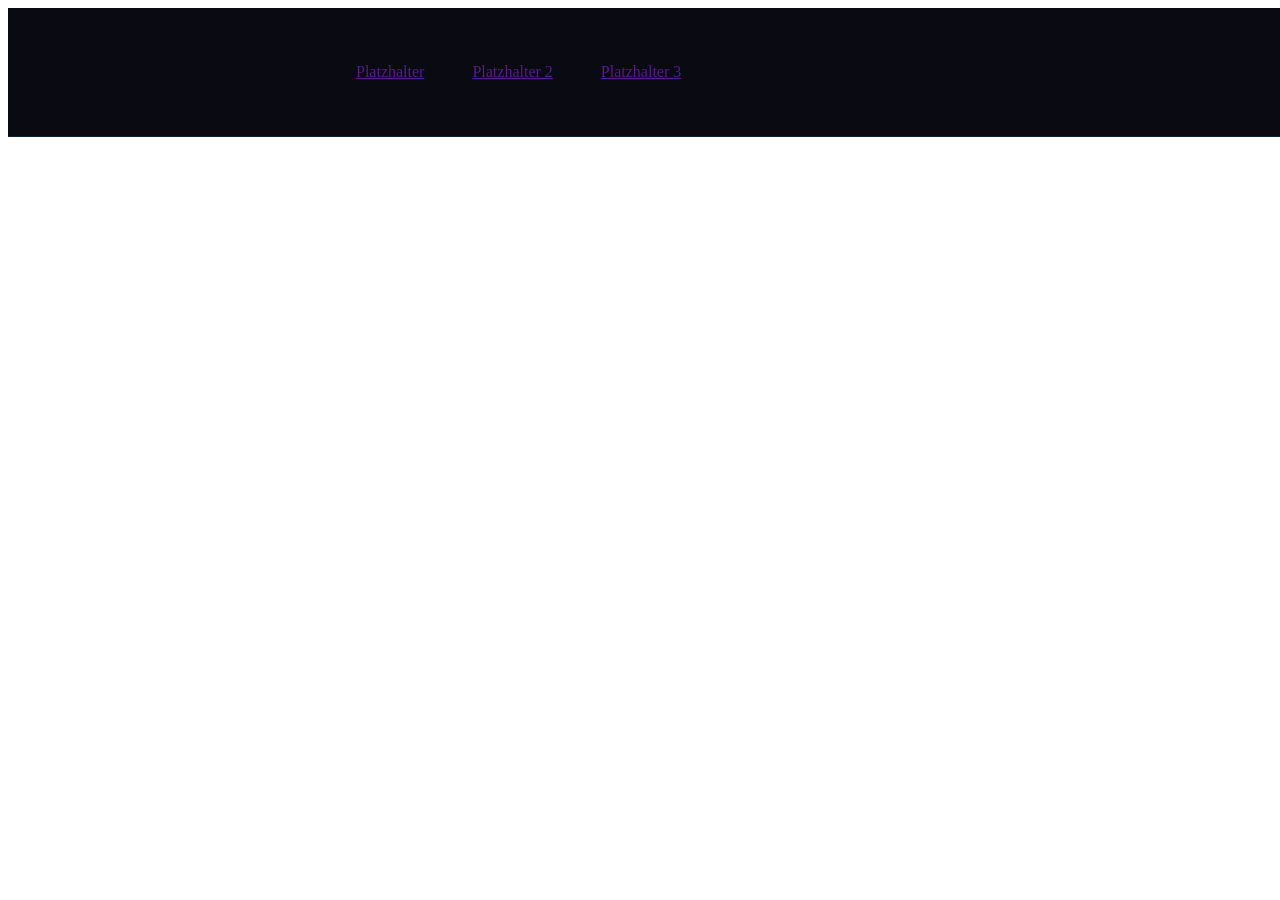
==== index.html @ 64346d71 "added new project" ====
<!doctype html>
<html lang="en">
  <head>
    <meta charset="UTF-8" />
    <meta name="viewport" content="width=device-width, initial-scale=1.0" />
    <title>Bookstore</title>
    <link rel="stylesheet" href="./css/base.css" />
    <link rel="stylesheet" href="./assets/images/" />
    <link rel="stylesheet" href="./assets/icons/" />
    <link rel="stylesheet" href="./components/header.html" />
    <link rel="stylesheet" href="./css/molecules/books.css" />
    <link rel="stylesheet" href="./css/molecules/buttons.css" />
    <link rel="stylesheet" href="./css/molecules/footer.css" />
    <link rel="stylesheet" href="./css/molecules/impressum.css" />
    <link rel="stylesheet" href="./css/molecules/page-header.css" />
    <link rel="stylesheet" href="./css/molecules/share.css" />
    <script src="js/script.js"></script>
  </head>
  <body>
    <header class="page_header">
      <button
        class="page_header_menu"
        type="button"
        aria-controls="site-nav"
        aria-expanded="false"
        aria-label="Menü öffnen"
      ></button>
      <nav class="page_header_nav" id="site-nav" aria-label="Hauptnavigation">
        <a href="">Platzhalter</a>
        <a href="">Platzhalter 2</a>
        <a href="">Platzhalter 3</a>
      </nav>
    </header>
  </body>
</html>
---- css/molecules/footer.css ----
.site-footer {
  align-items: center;
  background: #090a12;
  border-top: 1px solid rgba(39, 234, 245, 0.12);
  display: grid;
  column-gap: var(--space-md);
  row-gap: 0.65rem;
  grid-template-columns:
    minmax(0, 1fr)
    auto
    auto
    calc((var(--content-width) - 880px) / 2);
  height: 152px;
  padding: var(--space-md)
    max(var(--page-padding), calc((100vw - var(--content-width)) / 2));
}

.site-footer p {
  color: var(--color-text-muted);
  font-size: 0.78rem;
  margin: 0;
}

.site-footer a {
  color: var(--color-text);
  font-family: var(--font-label);
  font-size: 0.78rem;
  font-weight: 700;
  transition: color 180ms ease;
}

.site-footer a:hover {
  color: var(--color-cyan);
}

.site-footer a:first-of-type {
  grid-column: 2;
  justify-self: start;
}

.site-footer a:last-of-type {
  grid-column: 3;
  justify-self: start;
}

@media (max-width: 720px) {
  .site-footer {
    align-items: center;
    gap: 0.65rem 1rem;
    grid-template-columns: 1fr auto;
    height: auto;
    min-height: 0;
    padding-bottom: 1.25rem;
    padding-top: 1.25rem;
  }

  .site-footer p {
    grid-column: 1 / -1;
    justify-self: start;
  }

  .site-footer a:first-of-type {
    grid-column: 1;
    justify-self: start;
  }

  .site-footer a:last-of-type {
    grid-column: 2;
    justify-self: start;
  }
}
---- css/molecules/page-header.css ----
.page_header {
  align-items: center;
  background: #090a12;
  border-bottom: 1px solid rgba(39, 234, 245, 0.12);
  display: flex;
  gap: clamp(2rem, 8vw, 8.5rem);
  height: 128px;
  padding: 0 clamp(1.5rem, 5vw, 3rem);
  width: 100%;
}

.page_header_menu {
  align-items: center;
  background: rgba(32, 36, 58, 0.82);
  border: 1px solid rgba(39, 234, 245, 0.36);
  border-radius: var(--radius-small);
  display: none;
  height: 44px;
  justify-content: center;
  padding: 0;
  width: 44px;
}

.page_header_nav {
  padding-left: 300px;
  align-items: center;
  display: flex;
  flex-wrap: wrap;
  gap: clamp(1.4rem, 4vw, 3rem);
  min-width: 0;
}
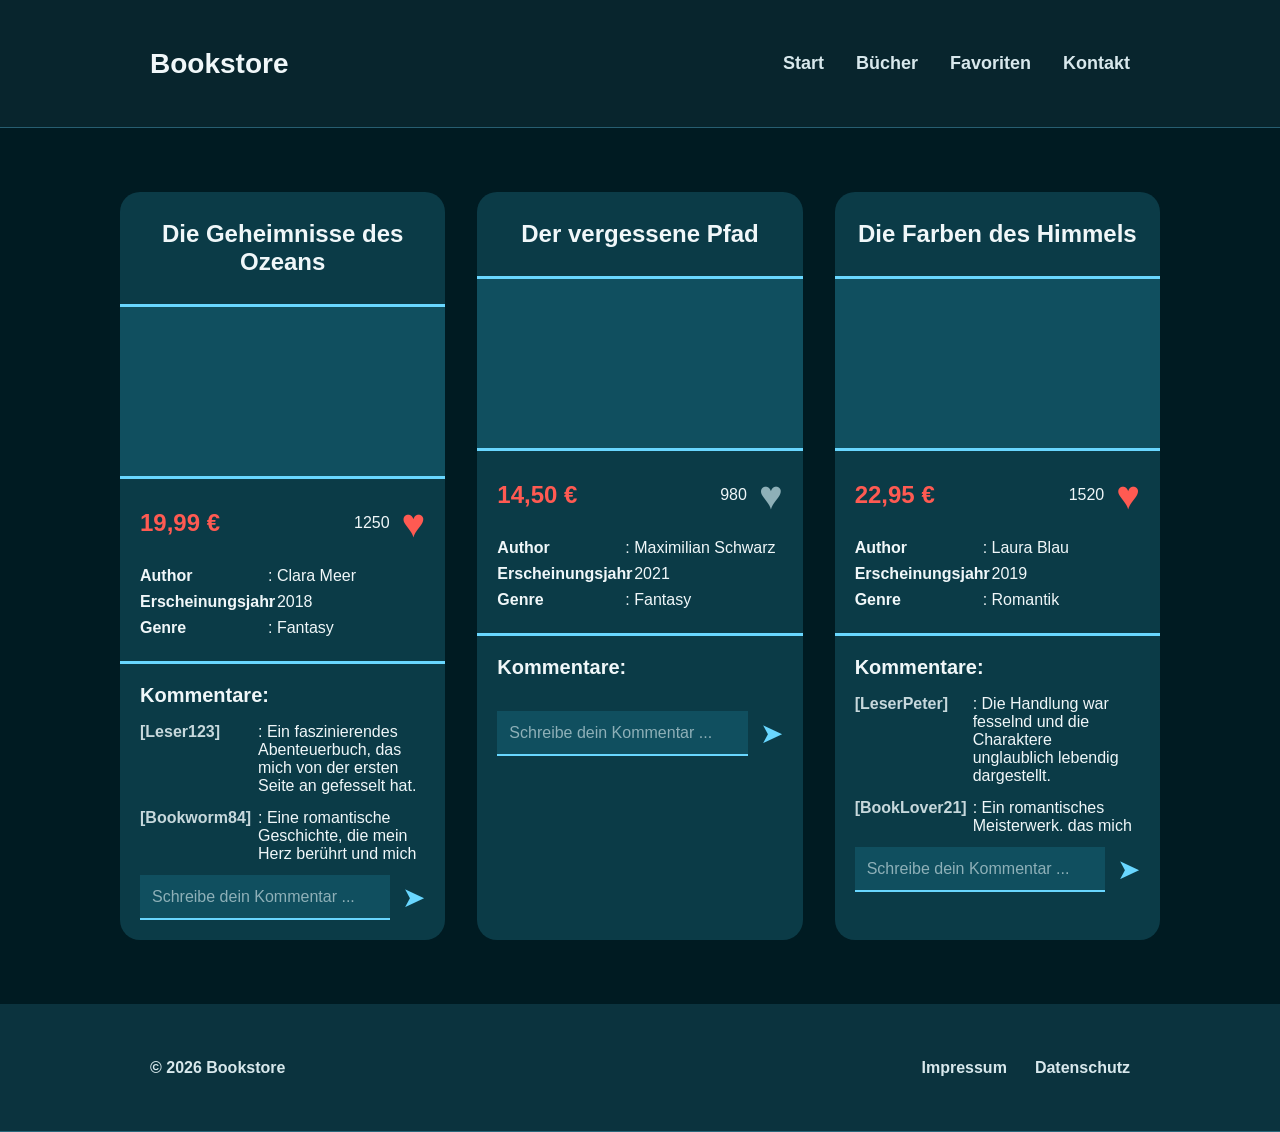
==== commit d9b6c7f6: "added bookstore" ====
--- a/index.html
+++ b/index.html
@@ -1,35 +1,44 @@
 <!doctype html>
-<html lang="en">
+<html lang="de">
   <head>
     <meta charset="UTF-8" />
     <meta name="viewport" content="width=device-width, initial-scale=1.0" />
     <title>Bookstore</title>
     <link rel="stylesheet" href="./css/base.css" />
-    <link rel="stylesheet" href="./assets/images/" />
-    <link rel="stylesheet" href="./assets/icons/" />
-    <link rel="stylesheet" href="./components/header.html" />
     <link rel="stylesheet" href="./css/molecules/books.css" />
     <link rel="stylesheet" href="./css/molecules/buttons.css" />
     <link rel="stylesheet" href="./css/molecules/footer.css" />
     <link rel="stylesheet" href="./css/molecules/impressum.css" />
     <link rel="stylesheet" href="./css/molecules/page-header.css" />
     <link rel="stylesheet" href="./css/molecules/share.css" />
-    <script src="js/script.js"></script>
+    <script src="./js/db.js" defer></script>
+    <script src="./js/script.js" defer></script>
   </head>
   <body>
     <header class="page_header">
-      <button
-        class="page_header_menu"
-        type="button"
-        aria-controls="site-nav"
-        aria-expanded="false"
-        aria-label="Menü öffnen"
-      ></button>
+      <div class="page_header_brand">
+        <a class="page_header_logo" href="index.html">Bookstore</a>
+      </div>
       <nav class="page_header_nav" id="site-nav" aria-label="Hauptnavigation">
-        <a href="">Platzhalter</a>
-        <a href="">Platzhalter 2</a>
-        <a href="">Platzhalter 3</a>
+        <div class="page_header_links">
+          <a href="index.html">Start</a>
+          <a href="#books">B&uuml;cher</a>
+          <a href="#favorites">Favoriten</a>
+          <a href="#contact">Kontakt</a>
+        </div>
       </nav>
     </header>
+
+    <main class="books_page">
+      <section class="books_grid" id="books" aria-label="B&uuml;cher"></section>
+    </main>
+
+    <footer class="site-footer">
+      <p>&copy; 2026 Bookstore</p>
+      <nav class="site-footer_nav" aria-label="Footer-Navigation">
+        <a href="#impressum">Impressum</a>
+        <a href="#datenschutz">Datenschutz</a>
+      </nav>
+    </footer>
   </body>
 </html>
--- a/css/base.css
+++ b/css/base.css
@@ -0,0 +1,10 @@
+* {
+  box-sizing: border-box;
+}
+
+body {
+  background: #001b22;
+  color: #f0f7f9;
+  font-family: Arial, Helvetica, sans-serif;
+  margin: 0;
+}
--- a/css/molecules/books.css
+++ b/css/molecules/books.css
@@ -0,0 +1,144 @@
+.books_page {
+  padding: 64px 120px;
+}
+
+.books_grid {
+  display: grid;
+  gap: 32px;
+  grid-template-columns: repeat(3, minmax(0, 1fr));
+}
+
+.book_card {
+  background: #0b3b47;
+  border-radius: 20px;
+  overflow: hidden;
+}
+
+.book_card_header {
+  border-bottom: 3px solid #69d7ff;
+  padding: 28px 20px;
+  text-align: center;
+}
+
+.book_card_title {
+  font-size: 24px;
+  margin: 0;
+}
+
+.book_card_visual {
+  background: #104f5f;
+  border-bottom: 3px solid #69d7ff;
+  height: 172px;
+}
+
+.book_card_content {
+  padding: 24px 20px;
+}
+
+.book_card_actions {
+  align-items: center;
+  display: flex;
+  justify-content: space-between;
+  margin-bottom: 24px;
+}
+
+.book_card_price {
+  color: #ff5a52;
+  font-size: 24px;
+  font-weight: 700;
+}
+
+.book_card_likes {
+  align-items: center;
+  display: flex;
+  gap: 12px;
+}
+
+.book_card_meta {
+  display: grid;
+  gap: 8px;
+  margin: 0;
+}
+
+.book_card_meta div {
+  display: grid;
+  grid-template-columns: 128px 1fr;
+}
+
+.book_card_meta dt {
+  font-weight: 700;
+}
+
+.book_card_meta dd {
+  margin: 0;
+}
+
+.book_card_comments {
+  border-top: 3px solid #69d7ff;
+  padding: 20px;
+}
+
+.book_card_comments h3 {
+  font-size: 20px;
+  margin: 0 0 16px;
+}
+
+.book_comments_list {
+  display: grid;
+  gap: 14px;
+  list-style: none;
+  margin: 0 0 16px;
+  max-height: 136px;
+  overflow-y: auto;
+  padding: 0 8px 0 0;
+}
+
+.book_comments_list li {
+  display: grid;
+  gap: 6px;
+  grid-template-columns: 112px 1fr;
+}
+
+.book_comment_name {
+  color: #c7d8dc;
+  font-weight: 700;
+}
+
+.book_comment_text {
+  color: #f0f7f9;
+}
+
+.book_comment_form {
+  display: flex;
+  gap: 12px;
+}
+
+.book_comment_input {
+  background: #104f5f;
+  border: 0;
+  border-bottom: 2px solid #69d7ff;
+  color: #f0f7f9;
+  flex: 1;
+  font: inherit;
+  padding: 12px;
+}
+
+.book_comment_input::placeholder {
+  color: #8eb0b8;
+}
+
+@media (max-width: 1100px) {
+  .books_grid {
+    grid-template-columns: repeat(2, minmax(0, 1fr));
+  }
+}
+
+@media (max-width: 720px) {
+  .books_page {
+    padding: 32px 24px;
+  }
+
+  .books_grid {
+    grid-template-columns: 1fr;
+  }
+}
--- a/css/molecules/buttons.css
+++ b/css/molecules/buttons.css
@@ -0,0 +1,25 @@
+.like_button,
+.comment_button {
+  border: 0;
+  cursor: pointer;
+  font: inherit;
+}
+
+.like_button {
+  background: transparent;
+  color: #ff5a52;
+  font-size: 40px;
+  line-height: 1;
+  padding: 0;
+}
+
+.like_button[aria-pressed='false'] {
+  color: #8eb0b8;
+}
+
+.comment_button {
+  background: transparent;
+  color: #69d7ff;
+  font-size: 28px;
+  padding: 6px 0;
+}
--- a/css/molecules/footer.css
+++ b/css/molecules/footer.css
@@ -1,71 +1,55 @@
 .site-footer {
   align-items: center;
-  background: #090a12;
-  border-top: 1px solid rgba(39, 234, 245, 0.12);
-  display: grid;
-  column-gap: var(--space-md);
-  row-gap: 0.65rem;
-  grid-template-columns:
-    minmax(0, 1fr)
-    auto
-    auto
-    calc((var(--content-width) - 880px) / 2);
-  height: 152px;
-  padding: var(--space-md)
-    max(var(--page-padding), calc((100vw - var(--content-width)) / 2));
+  background: #0b333e;
+  border-bottom: 1px solid rgba(105, 215, 255, 0.32);
+  display: flex;
+  gap: 48px;
+  height: 128px;
+  justify-content: space-between;
+  padding-left: 150px;
+  padding-right: 150px;
+}
+
+.padding_container {
+  display: flex;
 }
 
 .site-footer p {
-  color: var(--color-text-muted);
-  font-size: 0.78rem;
+  color: #d8e8ec;
+  font-size: 16px;
+  font-weight: 700;
   margin: 0;
 }
 
+.site-footer_nav {
+  align-items: center;
+  display: flex;
+  gap: 28px;
+}
+
 .site-footer a {
-  color: var(--color-text);
-  font-family: var(--font-label);
-  font-size: 0.78rem;
+  color: #d8e8ec;
+  font-size: 16px;
   font-weight: 700;
-  transition: color 180ms ease;
+  text-decoration: none;
 }
 
 .site-footer a:hover {
-  color: var(--color-cyan);
-}
-
-.site-footer a:first-of-type {
-  grid-column: 2;
-  justify-self: start;
-}
-
-.site-footer a:last-of-type {
-  grid-column: 3;
-  justify-self: start;
+  color: #69d7ff;
 }
 
 @media (max-width: 720px) {
   .site-footer {
-    align-items: center;
-    gap: 0.65rem 1rem;
-    grid-template-columns: 1fr auto;
-    height: auto;
-    min-height: 0;
-    padding-bottom: 1.25rem;
-    padding-top: 1.25rem;
+    align-items: flex-start;
+    flex-direction: column;
+    margin-left: 24px;
+    margin-right: 24px;
+    max-width: calc(100% - 48px);
+    padding: 28px 0;
   }
 
-  .site-footer p {
-    grid-column: 1 / -1;
-    justify-self: start;
-  }
-
-  .site-footer a:first-of-type {
-    grid-column: 1;
-    justify-self: start;
-  }
-
-  .site-footer a:last-of-type {
-    grid-column: 2;
-    justify-self: start;
+  .site-footer_nav {
+    flex-wrap: wrap;
+    gap: 18px;
   }
 }
--- a/css/molecules/page-header.css
+++ b/css/molecules/page-header.css
@@ -1,31 +1,62 @@
 .page_header {
   align-items: center;
-  background: #090a12;
-  border-bottom: 1px solid rgba(39, 234, 245, 0.12);
+  background: #08252d;
+  border-bottom: 1px solid rgba(105, 215, 255, 0.32);
   display: flex;
-  gap: clamp(2rem, 8vw, 8.5rem);
+  gap: 48px;
   height: 128px;
-  padding: 0 clamp(1.5rem, 5vw, 3rem);
-  width: 100%;
+  justify-content: space-between;
+
+  padding-left: 150px;
+  padding-right: 150px;
 }
 
-.page_header_menu {
-  align-items: center;
-  background: rgba(32, 36, 58, 0.82);
-  border: 1px solid rgba(39, 234, 245, 0.36);
-  border-radius: var(--radius-small);
-  display: none;
-  height: 44px;
-  justify-content: center;
-  padding: 0;
-  width: 44px;
+.page_header_logo {
+  color: #f0f7f9;
+  font-size: 28px;
+  font-weight: 700;
+  text-decoration: none;
 }
 
-.page_header_nav {
-  padding-left: 300px;
+.page_header_logo::first-letter {
+  color: #ff5a52;
+}
+
+.page_header_links {
   align-items: center;
   display: flex;
   flex-wrap: wrap;
-  gap: clamp(1.4rem, 4vw, 3rem);
-  min-width: 0;
+  gap: 32px;
 }
+
+.page_header_links a {
+  color: #d8e8ec;
+  font-size: 18px;
+  font-weight: 700;
+  text-decoration: none;
+}
+
+.page_header_links a:hover {
+  color: #69d7ff;
+}
+
+@media (max-width: 900px) {
+  .page_header {
+    margin-left: 24px;
+    margin-right: 24px;
+    max-width: calc(100% - 48px);
+  }
+}
+
+@media (max-width: 640px) {
+  .page_header {
+    align-items: flex-start;
+    flex-direction: column;
+    height: auto;
+    padding: 28px 0;
+  }
+
+  .page_header_links {
+    gap: 18px;
+  }
+}
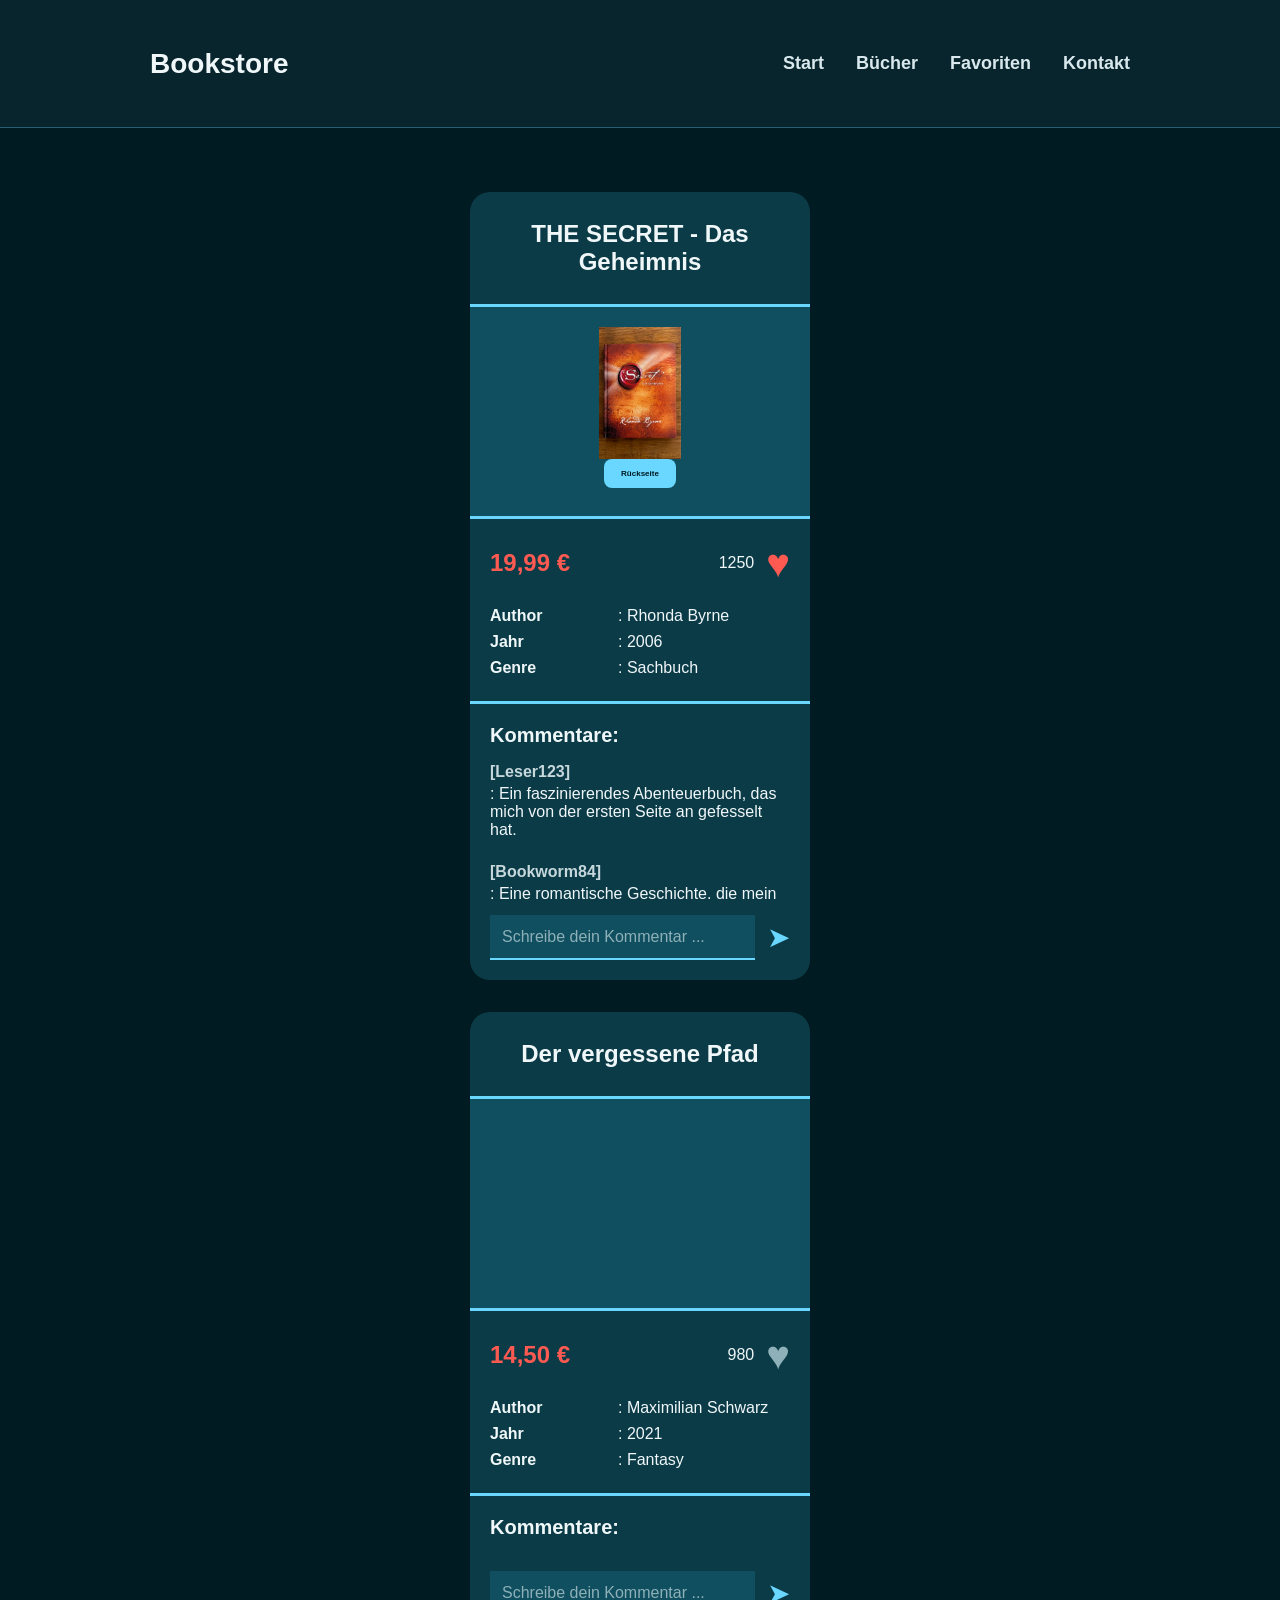
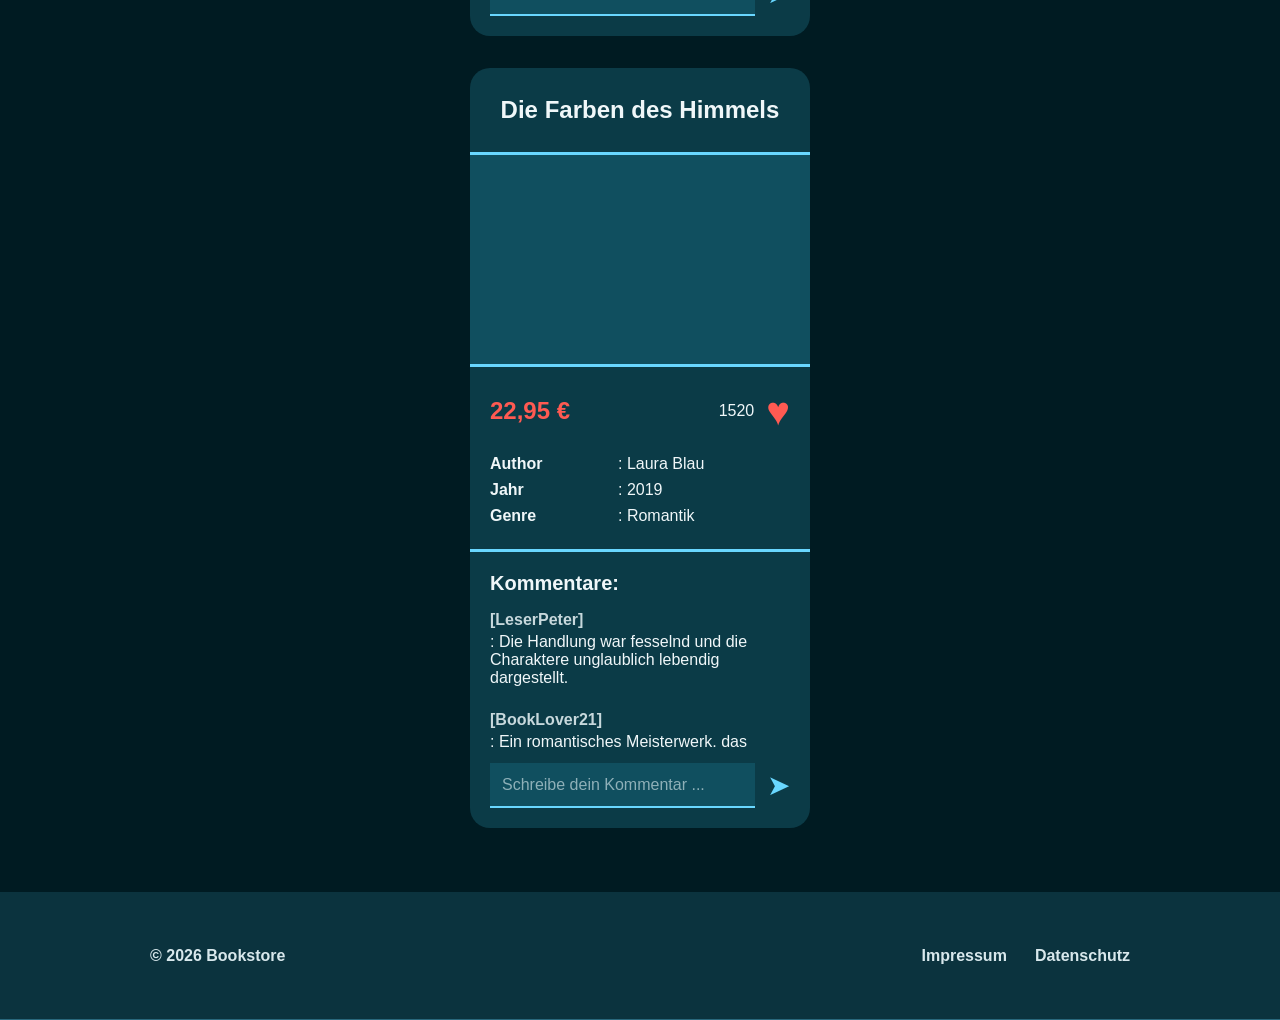
==== commit b43917da: "added the new card one" ====
--- a/index.html
+++ b/index.html
@@ -4,6 +4,7 @@
     <meta charset="UTF-8" />
     <meta name="viewport" content="width=device-width, initial-scale=1.0" />
     <title>Bookstore</title>
+    <link rel="icon" type="image/png" href="./assets/icons/favicon.png" />
     <link rel="stylesheet" href="./css/base.css" />
     <link rel="stylesheet" href="./css/molecules/books.css" />
     <link rel="stylesheet" href="./css/molecules/buttons.css" />
--- a/css/molecules/books.css
+++ b/css/molecules/books.css
@@ -3,15 +3,18 @@
 }
 
 .books_grid {
-  display: grid;
+  align-items: center;
+  display: flex;
+  flex-direction: column;
   gap: 32px;
-  grid-template-columns: repeat(3, minmax(0, 1fr));
 }
 
 .book_card {
   background: #0b3b47;
   border-radius: 20px;
+  max-width: 340px;
   overflow: hidden;
+  width: 100%;
 }
 
 .book_card_header {
@@ -26,9 +29,26 @@
 }
 
 .book_card_visual {
+  align-items: flex-start;
   background: #104f5f;
   border-bottom: 3px solid #69d7ff;
-  height: 172px;
+  display: flex;
+  justify-content: center;
+  height: 212px;
+  padding: 20px;
+}
+
+.book_card_cover {
+  align-items: center;
+  display: flex;
+  flex-direction: column;
+}
+
+.book_card_image {
+  display: block;
+  max-height: 132px;
+  max-width: 160px;
+  object-fit: contain;
 }
 
 .book_card_content {
@@ -85,7 +105,7 @@
 
 .book_comments_list {
   display: grid;
-  gap: 14px;
+  gap: 24px;
   list-style: none;
   margin: 0 0 16px;
   max-height: 136px;
@@ -95,8 +115,7 @@
 
 .book_comments_list li {
   display: grid;
-  gap: 6px;
-  grid-template-columns: 112px 1fr;
+  gap: 4px;
 }
 
 .book_comment_name {
@@ -127,18 +146,8 @@
   color: #8eb0b8;
 }
 
-@media (max-width: 1100px) {
-  .books_grid {
-    grid-template-columns: repeat(2, minmax(0, 1fr));
-  }
-}
-
 @media (max-width: 720px) {
   .books_page {
     padding: 32px 24px;
   }
-
-  .books_grid {
-    grid-template-columns: 1fr;
-  }
 }
--- a/css/molecules/buttons.css
+++ b/css/molecules/buttons.css
@@ -1,5 +1,6 @@
 .like_button,
-.comment_button {
+.comment_button,
+.cover_toggle_button {
   border: 0;
   cursor: pointer;
   font: inherit;
@@ -23,3 +24,15 @@
   font-size: 28px;
   padding: 6px 0;
 }
+
+.cover_toggle_button {
+  background: #69d7ff;
+  border-radius: 8px;
+  color: #001b22;
+  font-size: 8px;
+  font-weight: 700;
+  margin-top: 0;
+  padding: 10px 14px;
+  text-align: center;
+  width: 72px;
+}
